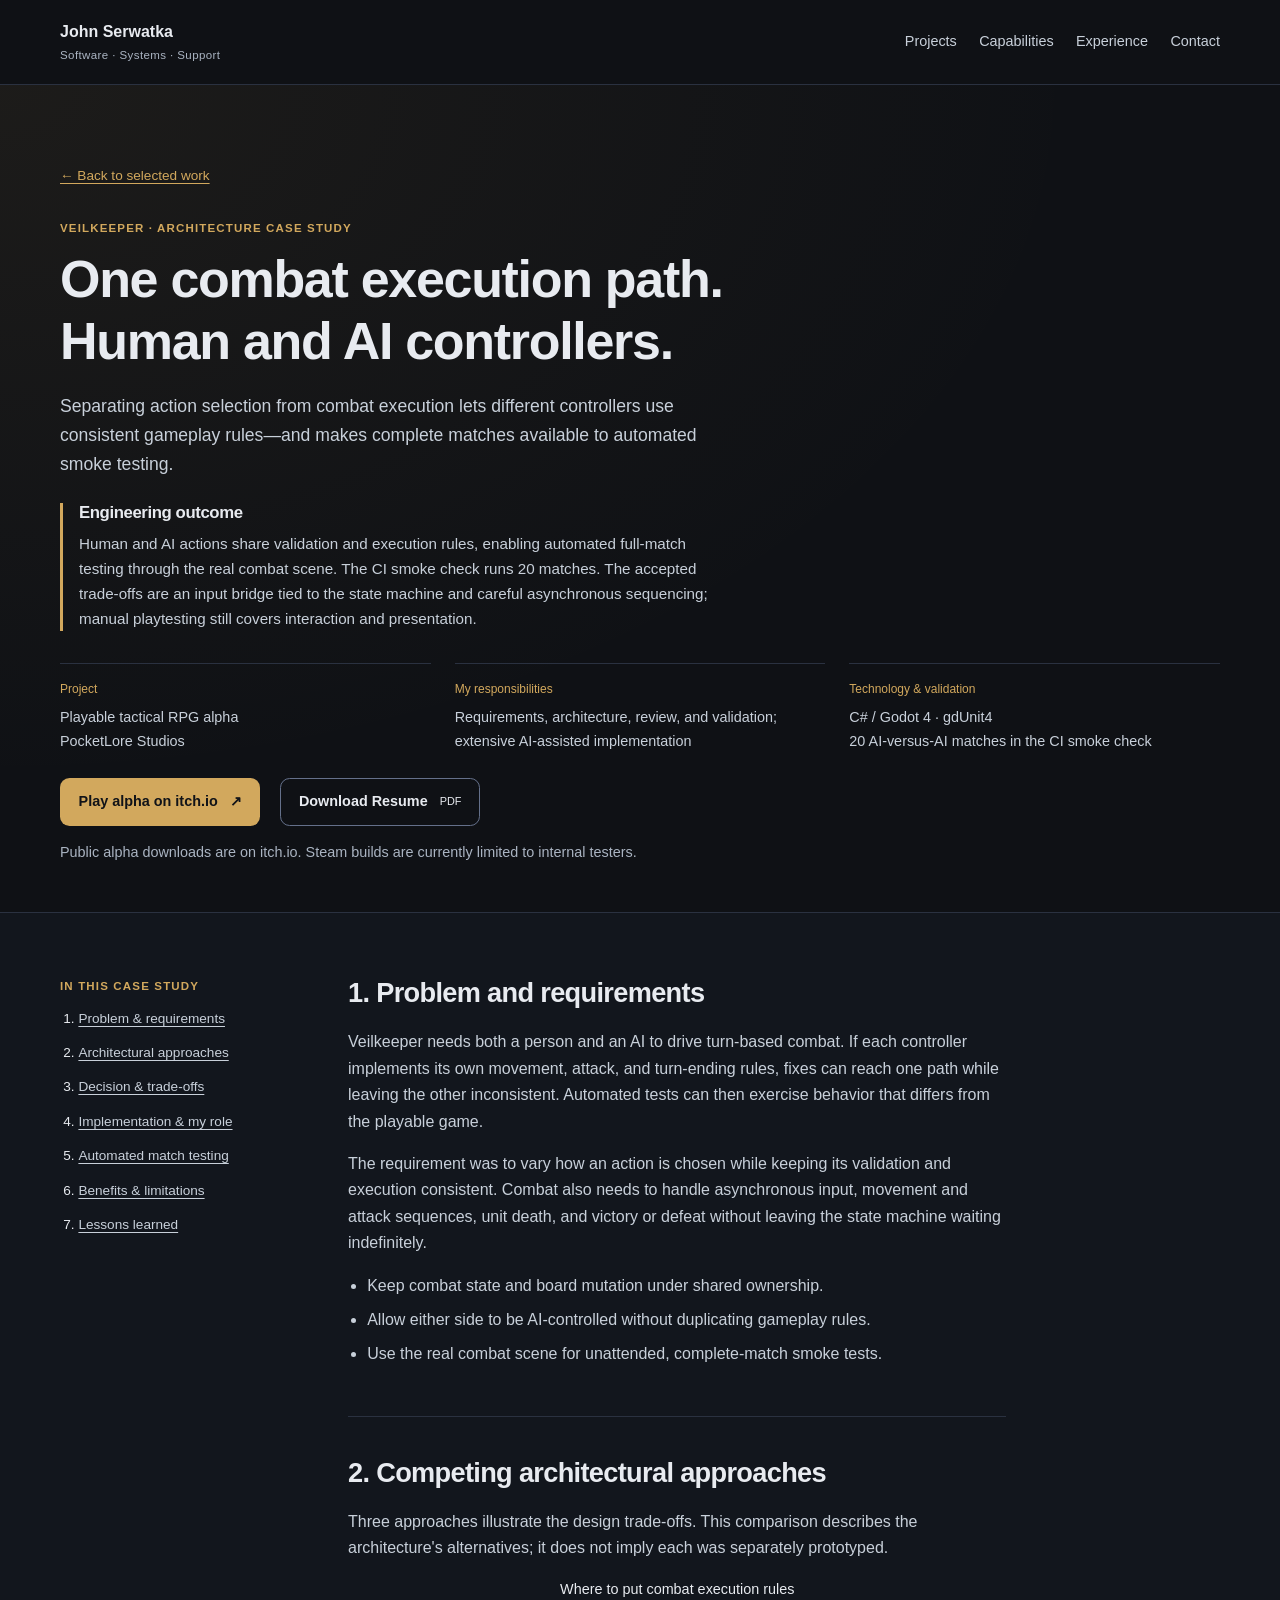
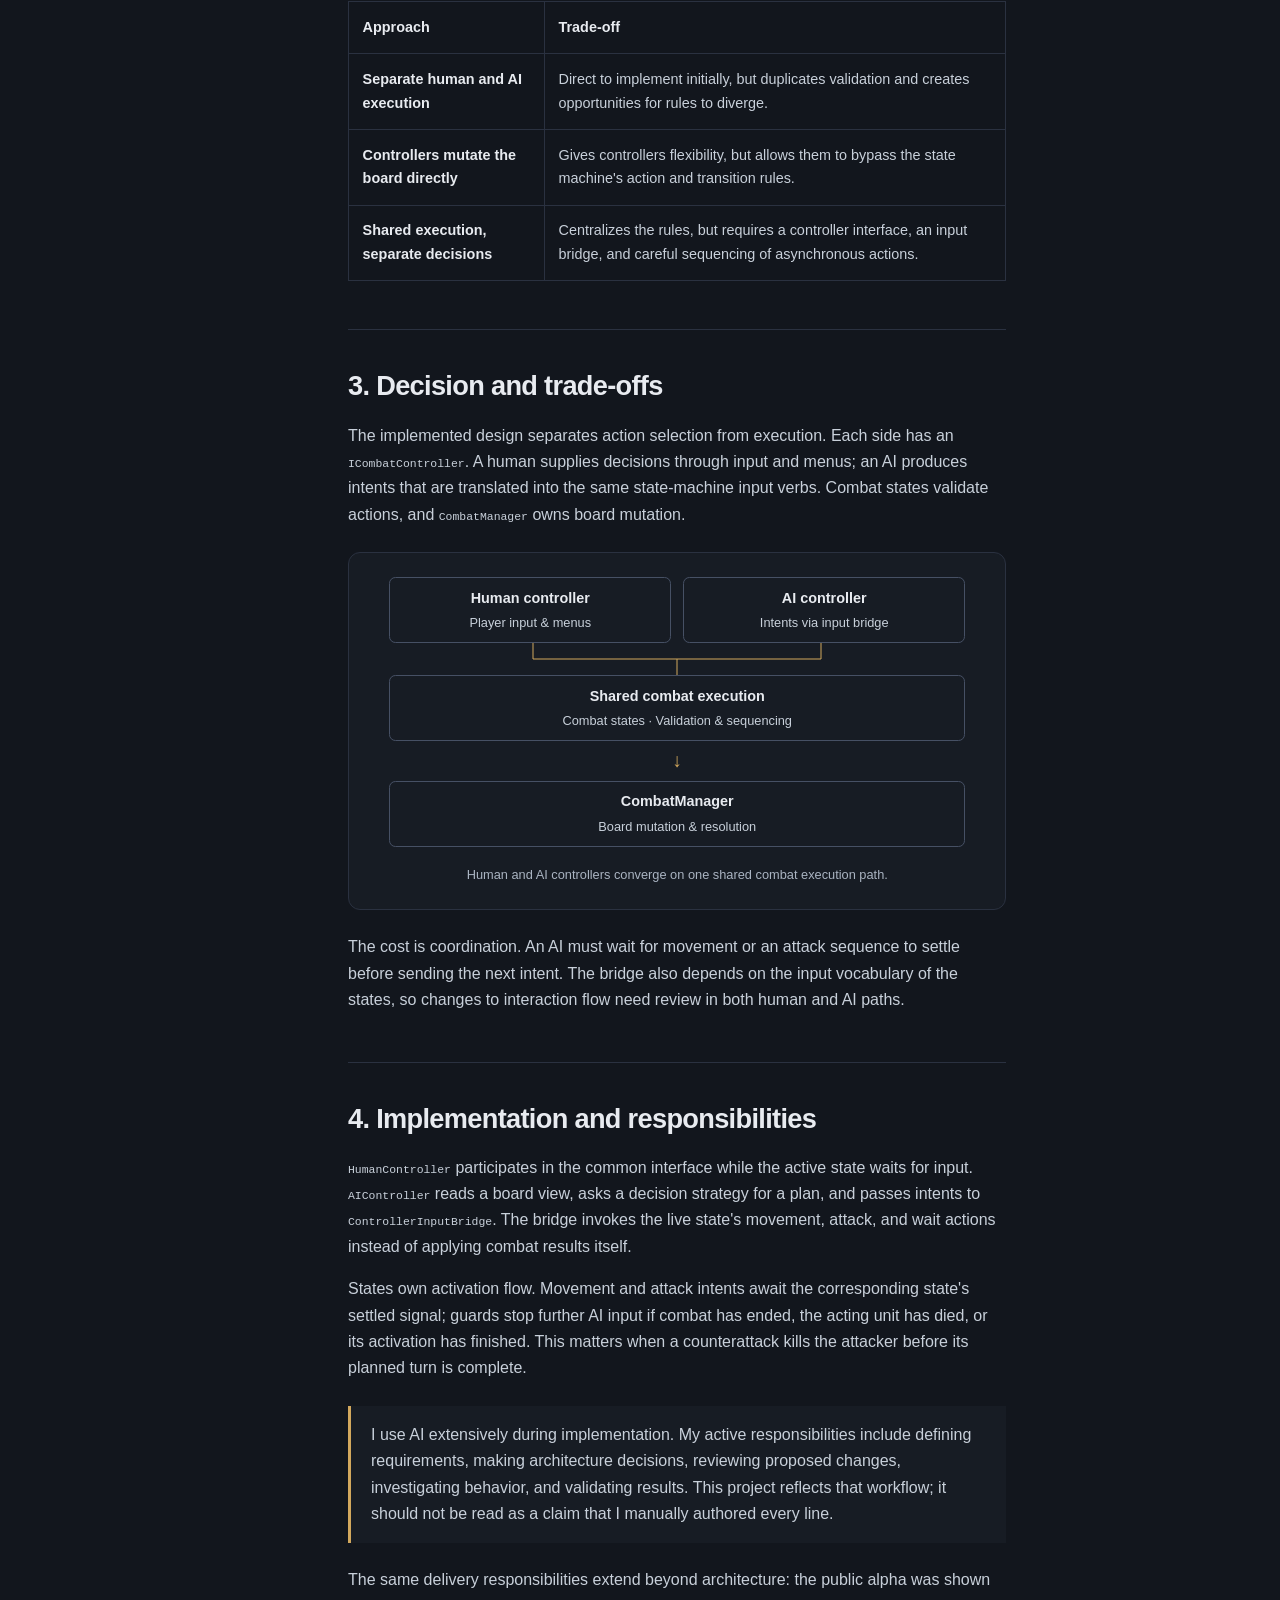
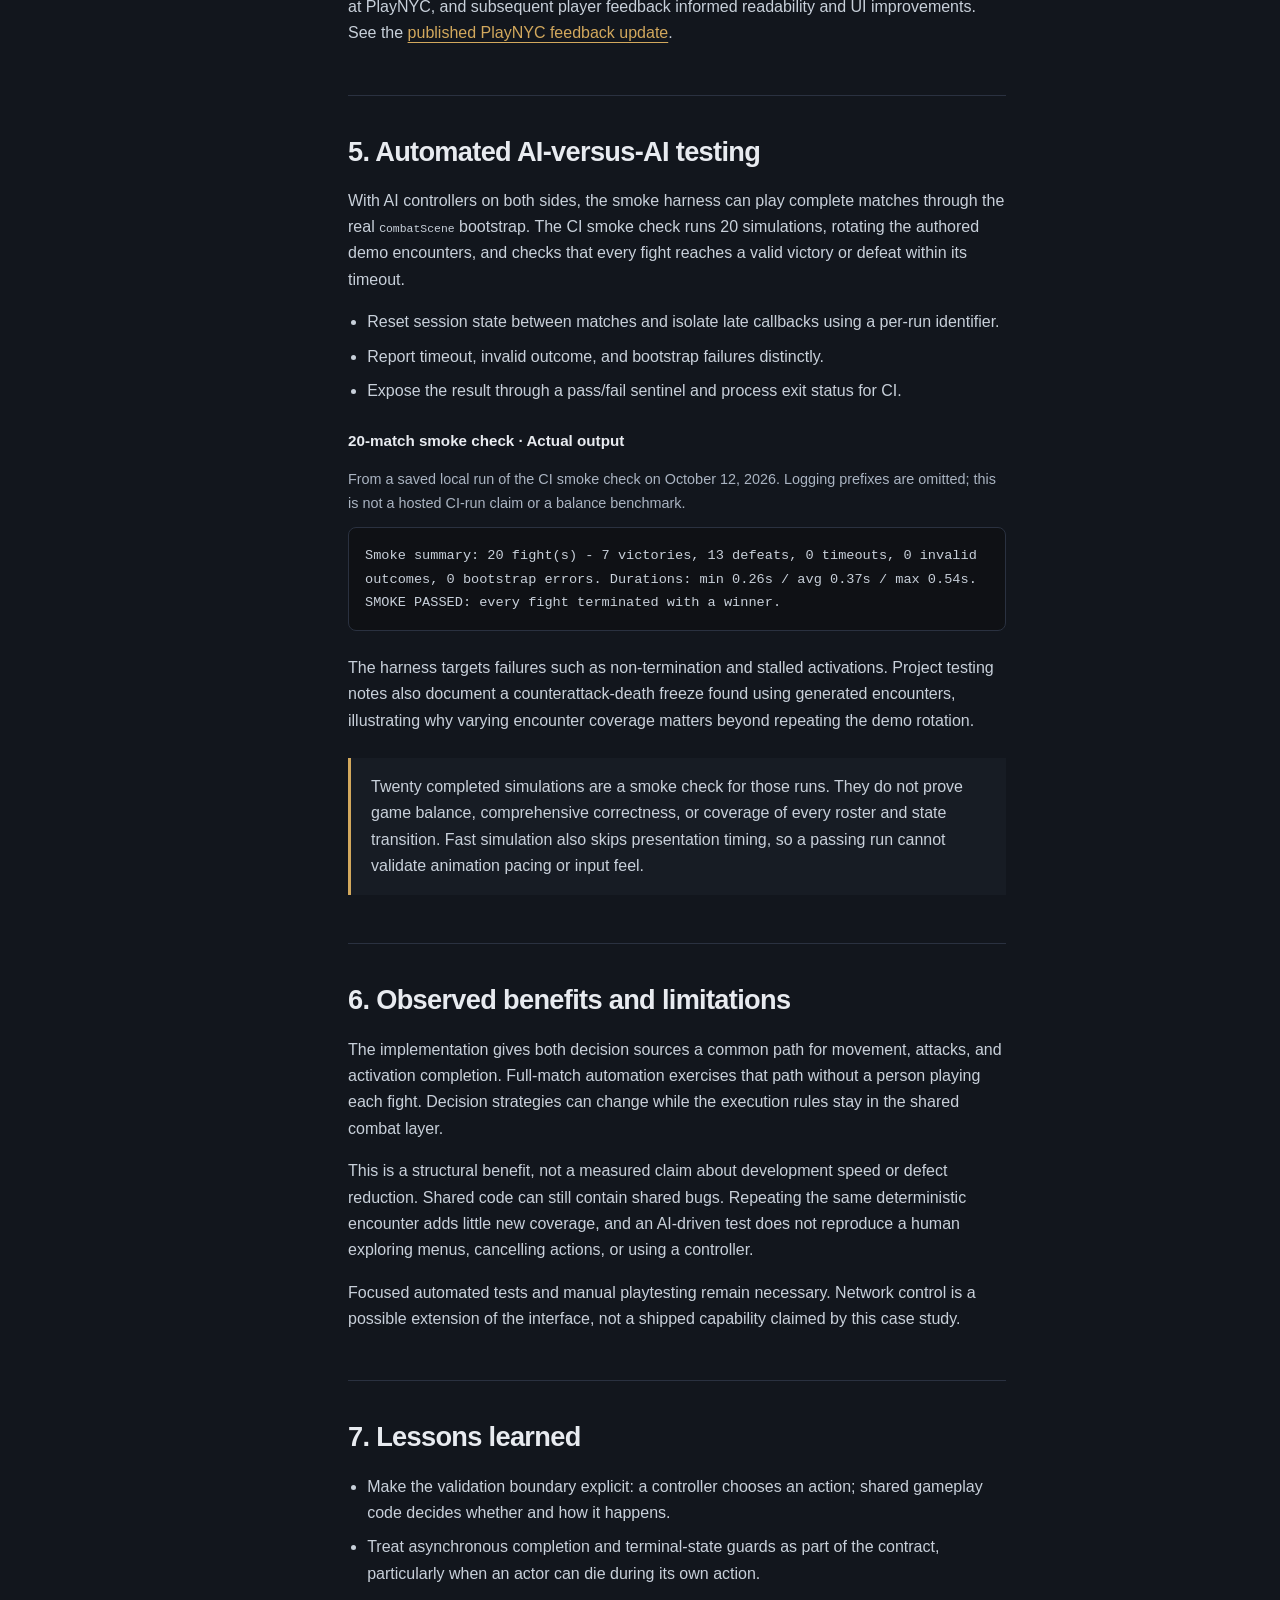
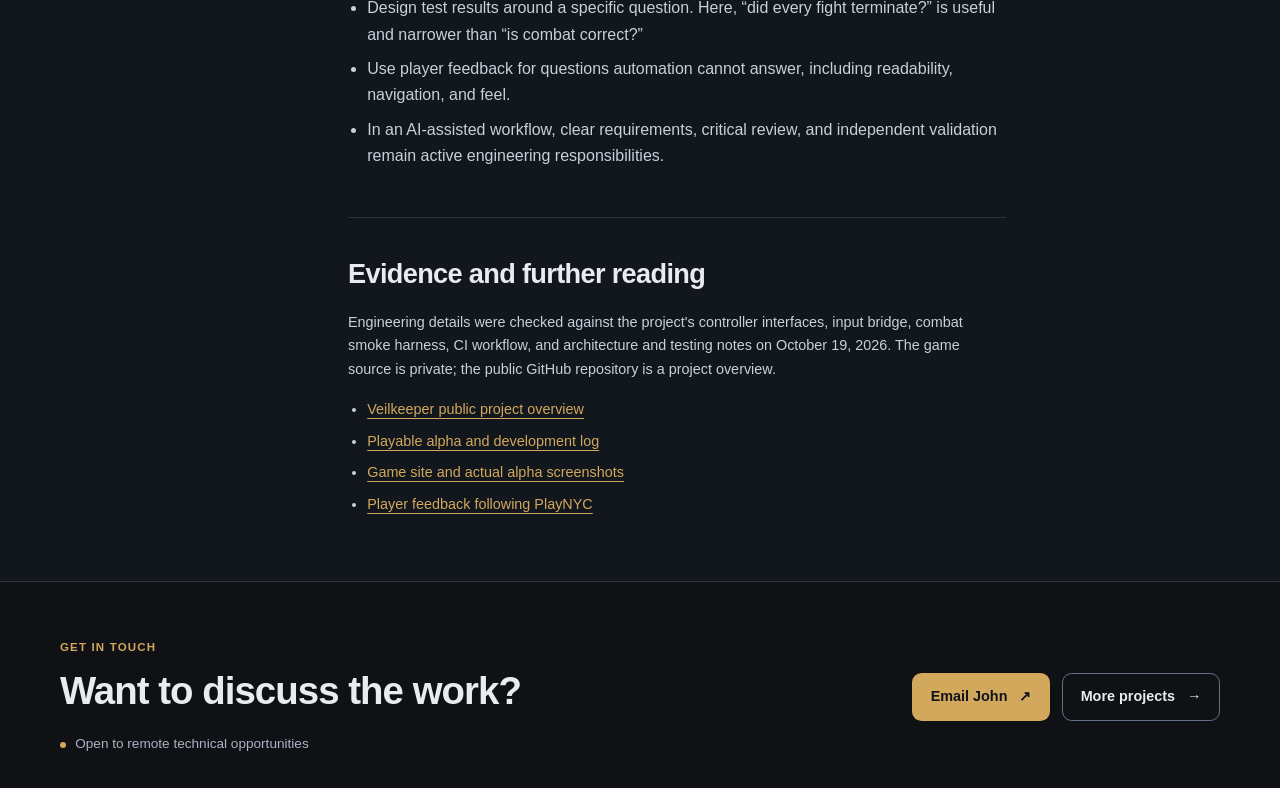
==== projects/veilkeeper/index.html @ cc4900a4 "feat(update): updated information and layout" ====
<!doctype html>
<html lang="en">
  <head>
    <meta charset="UTF-8" />
    <meta name="viewport" content="width=device-width, initial-scale=1.0" />
    <meta
      name="description"
      content="A Veilkeeper engineering case study: shared human and AI combat execution, state management, and 20-match automated smoke testing. By John Serwatka."
    />
    <meta name="theme-color" content="#0f1115" />
    <meta name="author" content="John Serwatka" />
    <link
      rel="canonical"
      href="https://johnserwatka.com/projects/veilkeeper/"
    />
    <meta property="og:type" content="article" />
    <meta property="og:site_name" content="John Serwatka" />
    <meta
      property="og:title"
      content="Veilkeeper: Shared Combat Architecture | John Serwatka"
    />
    <meta
      property="og:description"
      content="How human and AI controllers share combat rules in a C#/Godot tactical RPG, with complete-match smoke testing and an AI-assisted development workflow."
    />
    <meta
      property="og:url"
      content="https://johnserwatka.com/projects/veilkeeper/"
    />
    <meta
      property="og:image"
      content="https://johnserwatka.com/img/veilkeeper-isometric.jpg"
    />
    <meta property="og:image:type" content="image/jpeg" />
    <meta property="og:image:width" content="1920" />
    <meta property="og:image:height" content="1080" />
    <meta
      property="og:image:alt"
      content="Veilkeeper development-build gameplay showing an attack preview with damage and counter information."
    />
    <meta name="twitter:card" content="summary_large_image" />
    <meta
      name="twitter:title"
      content="Veilkeeper: Shared Combat Architecture | John Serwatka"
    />
    <meta
      name="twitter:description"
      content="Shared human and AI combat execution, complete-match smoke tests, and an AI-assisted development workflow."
    />
    <meta
      name="twitter:image"
      content="https://johnserwatka.com/img/veilkeeper-isometric.jpg"
    />
    <meta
      name="twitter:image:alt"
      content="Veilkeeper development-build gameplay showing an attack preview with damage and counter information."
    />
    <title>Veilkeeper: Shared Combat Architecture | John Serwatka</title>
    <link rel="icon" href="/icon.svg" type="image/svg+xml" />
    <link rel="stylesheet" href="/css/style.css" />
  </head>
  <body>
    <a class="skip-link" href="#main">Skip to content</a>
    <header class="site-header" id="top">
      <div class="container header-inner">
        <a href="/" class="site-title"
          >John Serwatka<span>Software · Systems · Support</span></a
        >
        <nav class="site-nav" aria-label="Primary navigation">
          <a href="/#projects">Projects</a>
          <a href="/#focus">Capabilities</a>
          <a href="/#about">Experience</a>
          <a href="/#contact">Contact</a>
        </nav>
      </div>
    </header>

    <main id="main" tabindex="-1">
      <section class="hero case-hero" aria-labelledby="case-heading">
        <div class="container">
          <a class="back-link" href="/#projects">← Back to selected work</a>
          <p class="section-label">Veilkeeper · Architecture case study</p>
          <h1 id="case-heading">
            One combat execution path. Human and AI controllers.
          </h1>
          <p class="case-intro">
            Separating action selection from combat execution lets different
            controllers use consistent gameplay rules—and makes complete matches
            available to automated smoke testing.
          </p>
          <section
            class="engineering-outcome"
            aria-labelledby="engineering-outcome-heading"
          >
            <h2 id="engineering-outcome-heading">Engineering outcome</h2>
            <p>
              Human and AI actions share validation and execution rules,
              enabling automated full-match testing through the real combat
              scene. The CI smoke check runs 20 matches. The accepted trade-offs
              are an input bridge tied to the state machine and careful
              asynchronous sequencing; manual playtesting still covers
              interaction and presentation.
            </p>
          </section>
          <dl class="case-facts">
            <div>
              <dt>Project</dt>
              <dd>Playable tactical RPG alpha<br />PocketLore Studios</dd>
            </div>
            <div>
              <dt>My responsibilities</dt>
              <dd>
                Requirements, architecture, review, and validation; extensive
                AI-assisted implementation
              </dd>
            </div>
            <div>
              <dt>Technology &amp; validation</dt>
              <dd>
                C# / Godot 4 · gdUnit4<br />20 AI-versus-AI matches in the CI
                smoke check
              </dd>
            </div>
          </dl>
          <div class="hero-actions">
            <a
              class="button button-primary"
              href="https://pocketlore-studios.itch.io/veilkeeper"
              >Play alpha on itch.io <span aria-hidden="true">↗</span></a
            ><a
              class="button button-secondary"
              href="/files/John_Serwatka_Resume.pdf"
              download
              >Download Resume <span class="button-meta">PDF</span></a
            >
          </div>
          <p class="card-note">
            Public alpha downloads are on itch.io. Steam builds are currently
            limited to internal testers.
          </p>
        </div>
      </section>

      <div class="section section-alt">
        <div class="container case-layout">
          <nav class="case-toc" aria-label="Case study contents">
            <p class="section-label">In this case study</p>
            <ol>
              <li><a href="#problem">Problem &amp; requirements</a></li>
              <li><a href="#approaches">Architectural approaches</a></li>
              <li><a href="#decision">Decision &amp; trade-offs</a></li>
              <li>
                <a href="#implementation">Implementation &amp; my role</a>
              </li>
              <li><a href="#testing">Automated match testing</a></li>
              <li><a href="#outcomes">Benefits &amp; limitations</a></li>
              <li><a href="#lessons">Lessons learned</a></li>
            </ol>
          </nav>

          <article
            class="case-body"
            aria-label="Shared combat architecture case study"
          >
            <section id="problem" class="case-section">
              <h2>1. Problem and requirements</h2>
              <p>
                Veilkeeper needs both a person and an AI to drive turn-based
                combat. If each controller implements its own movement, attack,
                and turn-ending rules, fixes can reach one path while leaving
                the other inconsistent. Automated tests can then exercise
                behavior that differs from the playable game.
              </p>
              <p>
                The requirement was to vary how an action is chosen while
                keeping its validation and execution consistent. Combat also
                needs to handle asynchronous input, movement and attack
                sequences, unit death, and victory or defeat without leaving the
                state machine waiting indefinitely.
              </p>
              <ul>
                <li>
                  Keep combat state and board mutation under shared ownership.
                </li>
                <li>
                  Allow either side to be AI-controlled without duplicating
                  gameplay rules.
                </li>
                <li>
                  Use the real combat scene for unattended, complete-match smoke
                  tests.
                </li>
              </ul>
            </section>

            <section id="approaches" class="case-section">
              <h2>2. Competing architectural approaches</h2>
              <p>
                Three approaches illustrate the design trade-offs. This
                comparison describes the architecture's alternatives; it does
                not imply each was separately prototyped.
              </p>
              <table class="comparison">
                <caption>
                  Where to put combat execution rules
                </caption>
                <thead>
                  <tr>
                    <th scope="col">Approach</th>
                    <th scope="col">Trade-off</th>
                  </tr>
                </thead>
                <tbody>
                  <tr>
                    <th scope="row">Separate human and AI execution</th>
                    <td>
                      Direct to implement initially, but duplicates validation
                      and creates opportunities for rules to diverge.
                    </td>
                  </tr>
                  <tr>
                    <th scope="row">Controllers mutate the board directly</th>
                    <td>
                      Gives controllers flexibility, but allows them to bypass
                      the state machine's action and transition rules.
                    </td>
                  </tr>
                  <tr>
                    <th scope="row">Shared execution, separate decisions</th>
                    <td>
                      Centralizes the rules, but requires a controller
                      interface, an input bridge, and careful sequencing of
                      asynchronous actions.
                    </td>
                  </tr>
                </tbody>
              </table>
            </section>

            <section id="decision" class="case-section">
              <h2>3. Decision and trade-offs</h2>
              <p>
                The implemented design separates action selection from
                execution. Each side has an <code>ICombatController</code>. A
                human supplies decisions through input and menus; an AI produces
                intents that are translated into the same state-machine input
                verbs. Combat states validate actions, and
                <code>CombatManager</code> owns board mutation.
              </p>
              <figure
                class="architecture-flow"
                role="img"
                aria-labelledby="architecture-caption"
                aria-describedby="architecture-description"
              >
                <div class="architecture-visual" aria-hidden="true">
                  <div class="controller-options">
                    <span class="flow-box"
                      ><strong>Human controller</strong
                      ><span>Player input &amp; menus</span></span
                    >
                    <span class="flow-box"
                      ><strong>AI controller</strong
                      ><span>Intents via input bridge</span></span
                    >
                  </div>
                  <svg
                    class="convergence-lines"
                    viewBox="0 0 100 24"
                    preserveAspectRatio="none"
                    focusable="false"
                  >
                    <path
                      d="M25 0V12H75V0 M50 12V24"
                      vector-effect="non-scaling-stroke"
                    />
                  </svg>
                  <span class="flow-box"
                    ><strong>Shared combat execution</strong
                    ><span
                      >Combat states · Validation &amp; sequencing</span
                    ></span
                  >
                  <span class="flow-arrow">↓</span>
                  <span class="flow-box"
                    ><strong>CombatManager</strong
                    ><span>Board mutation &amp; resolution</span></span
                  >
                </div>
                <p id="architecture-description" class="visually-hidden">
                  The human controller receives player input and menu choices.
                  The AI controller sends intents through an input bridge. Both
                  converge on the same combat states for validation and
                  sequencing, then CombatManager applies board changes and
                  resolves combat.
                </p>
                <figcaption id="architecture-caption">
                  Human and AI controllers converge on one shared combat
                  execution path.
                </figcaption>
              </figure>
              <p>
                The cost is coordination. An AI must wait for movement or an
                attack sequence to settle before sending the next intent. The
                bridge also depends on the input vocabulary of the states, so
                changes to interaction flow need review in both human and AI
                paths.
              </p>
            </section>

            <section id="implementation" class="case-section">
              <h2>4. Implementation and responsibilities</h2>
              <p>
                <code>HumanController</code> participates in the common
                interface while the active state waits for input.
                <code>AIController</code> reads a board view, asks a decision
                strategy for a plan, and passes intents to
                <code>ControllerInputBridge</code>. The bridge invokes the live
                state's movement, attack, and wait actions instead of applying
                combat results itself.
              </p>
              <p>
                States own activation flow. Movement and attack intents await
                the corresponding state's settled signal; guards stop further AI
                input if combat has ended, the acting unit has died, or its
                activation has finished. This matters when a counterattack kills
                the attacker before its planned turn is complete.
              </p>
              <div class="case-callout">
                <p>
                  I use AI extensively during implementation. My active
                  responsibilities include defining requirements, making
                  architecture decisions, reviewing proposed changes,
                  investigating behavior, and validating results. This project
                  reflects that workflow; it should not be read as a claim that
                  I manually authored every line.
                </p>
              </div>
              <p>
                The same delivery responsibilities extend beyond architecture:
                the public alpha was shown at PlayNYC, and subsequent player
                feedback informed readability and UI improvements. See the
                <a
                  href="https://pocketlore-studios.itch.io/veilkeeper/devlog/1642081/playnyc-feedback-update"
                  >published PlayNYC feedback update</a
                >.
              </p>
            </section>

            <section id="testing" class="case-section">
              <h2>5. Automated AI-versus-AI testing</h2>
              <p>
                With AI controllers on both sides, the smoke harness can play
                complete matches through the real
                <code>CombatScene</code> bootstrap. The CI smoke check runs 20
                simulations, rotating the authored demo encounters, and checks
                that every fight reaches a valid victory or defeat within its
                timeout.
              </p>
              <ul>
                <li>
                  Reset session state between matches and isolate late callbacks
                  using a per-run identifier.
                </li>
                <li>
                  Report timeout, invalid outcome, and bootstrap failures
                  distinctly.
                </li>
                <li>
                  Expose the result through a pass/fail sentinel and process
                  exit status for CI.
                </li>
              </ul>
              <figure
                class="smoke-example"
                aria-labelledby="smoke-example-caption"
              >
                <figcaption id="smoke-example-caption">
                  20-match smoke check · Actual output
                </figcaption>
                <p class="card-note">
                  From a saved local run of the CI smoke check on October 12,
                  2026. Logging prefixes are omitted; this is not a hosted
                  CI-run claim or a balance benchmark.
                </p>
                <pre
                  class="smoke-output"
                ><code>Smoke summary: 20 fight(s) - 7 victories, 13 defeats, 0 timeouts, 0 invalid outcomes, 0 bootstrap errors. Durations: min 0.26s / avg 0.37s / max 0.54s.
SMOKE PASSED: every fight terminated with a winner.</code></pre>
              </figure>
              <p>
                The harness targets failures such as non-termination and stalled
                activations. Project testing notes also document a
                counterattack-death freeze found using generated encounters,
                illustrating why varying encounter coverage matters beyond
                repeating the demo rotation.
              </p>
              <div class="case-callout">
                <p>
                  Twenty completed simulations are a smoke check for those runs.
                  They do not prove game balance, comprehensive correctness, or
                  coverage of every roster and state transition. Fast simulation
                  also skips presentation timing, so a passing run cannot
                  validate animation pacing or input feel.
                </p>
              </div>
            </section>

            <section id="outcomes" class="case-section">
              <h2>6. Observed benefits and limitations</h2>
              <p>
                The implementation gives both decision sources a common path for
                movement, attacks, and activation completion. Full-match
                automation exercises that path without a person playing each
                fight. Decision strategies can change while the execution rules
                stay in the shared combat layer.
              </p>
              <p>
                This is a structural benefit, not a measured claim about
                development speed or defect reduction. Shared code can still
                contain shared bugs. Repeating the same deterministic encounter
                adds little new coverage, and an AI-driven test does not
                reproduce a human exploring menus, cancelling actions, or using
                a controller.
              </p>
              <p>
                Focused automated tests and manual playtesting remain necessary.
                Network control is a possible extension of the interface, not a
                shipped capability claimed by this case study.
              </p>
            </section>

            <section id="lessons" class="case-section">
              <h2>7. Lessons learned</h2>
              <ul>
                <li>
                  Make the validation boundary explicit: a controller chooses an
                  action; shared gameplay code decides whether and how it
                  happens.
                </li>
                <li>
                  Treat asynchronous completion and terminal-state guards as
                  part of the contract, particularly when an actor can die
                  during its own action.
                </li>
                <li>
                  Design test results around a specific question. Here, “did
                  every fight terminate?” is useful and narrower than “is combat
                  correct?”
                </li>
                <li>
                  Use player feedback for questions automation cannot answer,
                  including readability, navigation, and feel.
                </li>
                <li>
                  In an AI-assisted workflow, clear requirements, critical
                  review, and independent validation remain active engineering
                  responsibilities.
                </li>
              </ul>
            </section>

            <section
              class="case-section source-list"
              aria-labelledby="sources-heading"
            >
              <h2 id="sources-heading">Evidence and further reading</h2>
              <p>
                Engineering details were checked against the project's
                controller interfaces, input bridge, combat smoke harness, CI
                workflow, and architecture and testing notes on October 19,
                2026. The game source is private; the public GitHub repository
                is a project overview.
              </p>
              <ul>
                <li>
                  <a href="https://github.com/PocketLore-Studios/Veilkeeper"
                    >Veilkeeper public project overview</a
                  >
                </li>
                <li>
                  <a href="https://pocketlore-studios.itch.io/veilkeeper"
                    >Playable alpha and development log</a
                  >
                </li>
                <li>
                  <a href="https://veilkeepergame.com/"
                    >Game site and actual alpha screenshots</a
                  >
                </li>
                <li>
                  <a
                    href="https://pocketlore-studios.itch.io/veilkeeper/devlog/1642081/playnyc-feedback-update"
                    >Player feedback following PlayNYC</a
                  >
                </li>
              </ul>
            </section>
          </article>
        </div>
      </div>
    </main>

    <footer class="site-footer">
      <div class="container contact-grid">
        <div>
          <p class="section-label">Get in touch</p>
          <h2>Want to discuss the work?</h2>
          <p class="availability">Open to remote technical opportunities</p>
        </div>
        <div class="contact-actions">
          <a class="button button-primary" href="mailto:john@johnserwatka.com"
            >Email John <span aria-hidden="true">↗</span></a
          ><a class="button button-secondary" href="/#projects"
            >More projects <span aria-hidden="true">→</span></a
          >
        </div>
      </div>
    </footer>
  </body>
</html>
---- css/style.css ----
/* Original charcoal / warm-gold identity, shared by the portfolio and case study. */
:root {
  color-scheme: dark;
  --background: #0f1115;
  --surface: #12161d;
  --card: #171c24;
  --text: #e8ebf0;
  --muted: #c8d0da;
  --subtle: #aab4c2;
  --gold: #d2a85d;
  --border: #2a3140;
}

*,
*::before,
*::after {
  box-sizing: border-box;
}
html {
  scroll-behavior: smooth;
  scroll-padding-top: 7rem;
}
body,
h1,
h2,
h3,
p,
ul,
ol,
figure {
  margin: 0;
}
body {
  background: var(--background);
  color: var(--text);
  font-family: Arial, Helvetica, sans-serif;
  line-height: 1.65;
}
img {
  display: block;
  max-width: 100%;
  height: auto;
}
a {
  color: var(--gold);
  text-underline-offset: 0.25em;
  text-decoration-thickness: 1px;
}
a:hover {
  color: #f0cf98;
}
:focus-visible {
  outline: 2px solid var(--gold);
  outline-offset: 5px;
}
::selection {
  background: var(--gold);
  color: var(--background);
}
.container {
  width: min(1160px, calc(100% - 3rem));
  margin-inline: auto;
}
h1,
h2,
h3 {
  line-height: 1.18;
  letter-spacing: -0.025em;
  text-wrap: balance;
}
h1 {
  max-width: 20ch;
  font-size: clamp(2.5rem, 4.1vw, 3.25rem);
}
h1 span {
  color: var(--gold);
}
h2 {
  font-size: clamp(1.8rem, 3vw, 2.4rem);
}
h3 {
  font-size: 1.3rem;
}
p {
  color: var(--muted);
}
.eyebrow,
.section-label,
.card-label,
.visual-kicker {
  color: var(--gold);
  font-size: 0.72rem;
  font-weight: 700;
  letter-spacing: 0.1em;
  text-transform: uppercase;
}
.section-label {
  margin-bottom: 0.7rem;
}
.card-note,
.image-note {
  color: var(--subtle);
  font-size: 0.9rem;
}
.card-note {
  margin-top: 0.9rem;
}
.skip-link {
  position: fixed;
  top: 0.75rem;
  left: 1rem;
  z-index: 20;
  padding: 0.75rem 1rem;
  background: var(--gold);
  color: var(--background);
  transform: translateY(-200%);
}
.skip-link:focus {
  transform: translateY(0);
}

/* Header and compact, two-column introduction. */
.site-header {
  position: sticky;
  top: 0;
  z-index: 10;
  isolation: isolate;
  border-bottom: 1px solid var(--border);
  background: var(--background);
}
.header-inner {
  display: flex;
  align-items: center;
  justify-content: space-between;
  min-height: 5.25rem;
  gap: 1.5rem;
}
.site-title {
  color: var(--text);
  font-size: 1rem;
  font-weight: 700;
  text-decoration: none;
}
.site-title span {
  display: block;
  color: var(--subtle);
  font-size: 0.72rem;
  font-weight: 400;
  letter-spacing: 0.035em;
}
.site-nav {
  display: flex;
  flex-wrap: wrap;
  gap: 0.25rem 1.4rem;
}
.site-nav a {
  padding-block: 0.5rem;
  color: var(--muted);
  font-size: 0.9rem;
  text-decoration: none;
}
.site-nav a:hover {
  color: var(--gold);
}
.hero {
  padding: clamp(3rem, 6vw, 5rem) 0;
  background: radial-gradient(
    ellipse at top left,
    rgba(210, 168, 93, 0.07),
    transparent 60%
  );
}
.hero-grid {
  display: grid;
  grid-template-columns: 1.05fr 1fr;
  align-items: center;
  gap: clamp(2rem, 4vw, 3.5rem);
}
.hero-copy .eyebrow {
  margin-bottom: 1rem;
}
.hero-text {
  max-width: 55ch;
  margin-top: 1.25rem;
  font-size: 1.02rem;
}
.hero-actions,
.card-actions {
  display: flex;
  flex-wrap: wrap;
  align-items: center;
  gap: 0.8rem 1.25rem;
}
.hero-actions {
  margin-top: 1.5rem;
}
.button {
  display: inline-flex;
  align-items: center;
  justify-content: center;
  gap: 0.75rem;
  min-height: 3rem;
  padding: 0.7rem 1.1rem;
  border: 1px solid transparent;
  border-radius: 0.6rem;
  font-size: 0.9rem;
  font-weight: 700;
  text-decoration: none;
  transition:
    background-color 150ms ease,
    border-color 150ms ease;
}
.button-primary {
  background: var(--gold);
  color: #111318;
}
.button-primary:hover {
  background: #e6be7c;
  color: #111318;
}
.button-secondary {
  border-color: #64708a;
  color: var(--text);
}
.button-secondary:hover {
  border-color: var(--gold);
  background: #20232a;
  color: var(--text);
}
.button-meta {
  font-size: 0.68rem;
  font-weight: 400;
}
.availability {
  display: flex;
  align-items: baseline;
  gap: 0.55rem;
  margin-top: 1.25rem;
  color: var(--subtle);
  font-size: 0.85rem;
}
.availability::before {
  flex-shrink: 0;
  width: 0.4rem;
  height: 0.4rem;
  border-radius: 50%;
  background: var(--gold);
  content: "";
}
.hero-project {
  min-width: 0;
  overflow: hidden;
  border: 1px solid #3b3a35;
  border-radius: 0.85rem;
  background: var(--card);
}
.visual-heading {
  display: flex;
  flex-wrap: wrap;
  align-items: center;
  justify-content: space-between;
  gap: 0.5rem;
  padding: 0.8rem 1rem;
  font-size: 0.85rem;
  font-weight: 700;
}
.status {
  color: var(--gold);
  font-size: 0.72rem;
  font-weight: 400;
}
.screenshot-link {
  display: block;
}
.screenshot-link:focus-visible {
  position: relative;
  outline-offset: -4px;
}
.hero-project img {
  width: 100%;
}
.hero-project figcaption {
  display: flex;
  flex-wrap: wrap;
  align-items: center;
  justify-content: space-between;
  gap: 0.75rem;
  padding: 1rem 1.1rem;
}
.hero-project figcaption p {
  margin-top: 0.25rem;
  font-size: 0.9rem;
}
.text-link {
  font-weight: 700;
}
.hero-project .text-link {
  font-size: 0.82rem;
}
.image-note {
  flex-basis: 100%;
  font-size: 0.78rem;
}

/* Reusable project-card structure; all content remains available without JavaScript. */
.section {
  padding: clamp(3rem, 5vw, 4.5rem) 0;
}
.section-alt {
  border-block: 1px solid var(--border);
  background: var(--surface);
}
.section-grid {
  display: grid;
  grid-template-columns: 1fr 1.4fr;
  align-items: start;
  gap: 3.5rem;
}
.section-heading {
  max-width: 29rem;
}
.section-heading-full {
  max-width: 44rem;
  margin-bottom: 2rem;
}
.section-heading h2 + p {
  margin-top: 1rem;
}
.section-link {
  display: inline-block;
  margin-top: 1.25rem;
}
.card-grid,
.capability-grid {
  display: grid;
  grid-template-columns: repeat(2, minmax(0, 1fr));
  gap: 1.5rem;
}
.project-card {
  display: flex;
  align-self: start;
  flex-direction: column;
  min-width: 0;
  border: 1px solid var(--border);
  border-radius: 0.85rem;
  background: var(--card);
}
.project-card:hover,
.project-card:focus-within {
  border-color: #6b5a3e;
}
.project-visual {
  display: flex;
  flex-direction: column;
  justify-content: center;
  aspect-ratio: 16 / 8;
  min-height: 15rem;
  overflow: hidden;
  border-bottom: 1px solid var(--border);
  border-radius: 0.8rem 0.8rem 0 0;
}
.project-visual img {
  width: 100%;
  height: 100%;
  object-fit: contain;
  background: #0e0a1c;
}
.system-visual {
  gap: 0.75rem;
  padding: 1.5rem;
  background: #14191f;
  text-align: center;
}
.visual-kicker,
.visual-footnote {
  font-size: 0.68rem;
}
.visual-footnote {
  color: var(--subtle);
}
.system-flow {
  display: grid;
  justify-items: center;
  color: var(--text);
  font-size: 0.85rem;
  line-height: 1.35;
}
.system-flow span:nth-child(even) {
  color: var(--gold);
}
.system-flow span:nth-child(odd) {
  padding: 0.3rem 0.75rem;
  border: 1px solid #3b414b;
  border-radius: 0.3rem;
}
.release-flow {
  display: grid;
  grid-template-columns: repeat(2, minmax(0, 1fr));
  gap: 0.65rem 1.5rem;
  width: fit-content;
  margin-inline: auto;
  padding-left: 1.5rem;
  font-size: 0.85rem;
  text-align: left;
}
.release-flow li {
  padding: 0.4rem 0.2rem;
}
.release-flow li::marker {
  color: var(--gold);
}
.card-body {
  display: flex;
  flex: 1;
  flex-direction: column;
  align-items: start;
  padding: 1.5rem;
}
.card-body h3 {
  margin-block: 0.55rem 0.75rem;
}
.tags {
  display: flex;
  flex-wrap: wrap;
  gap: 0.4rem;
  margin-block: 1rem;
  padding: 0;
  list-style: none;
}
.tags li {
  padding: 0.15rem 0.6rem;
  border: 1px solid #3b414b;
  border-radius: 0.3rem;
  color: #d3dae4;
  font-size: 0.73rem;
}
.accomplishments {
  margin-bottom: 1.4rem;
  padding-left: 1.1rem;
  color: var(--muted);
  font-size: 0.93rem;
}
.accomplishments li + li {
  margin-top: 0.6rem;
}
.accomplishments li::marker {
  color: var(--gold);
}
.card-actions,
.project-details {
  width: 100%;
  margin-top: auto;
  padding-top: 1rem;
  border-top: 1px solid var(--border);
  font-size: 0.88rem;
}
.project-details summary {
  min-height: 2.5rem;
  padding-block: 0.4rem;
  color: var(--gold);
  font-weight: 700;
  cursor: pointer;
}
.project-details summary:hover {
  color: #f0cf98;
}
.project-details[open] summary {
  margin-bottom: 0.5rem;
}
.project-details p + p {
  margin-top: 0.75rem;
}
.capability {
  padding: 1.5rem 0;
  border-top: 1px solid var(--border);
}
.capability-number {
  display: block;
  margin-bottom: 0.75rem;
  color: var(--gold);
  font-size: 0.75rem;
}
.capability h3 {
  margin-bottom: 0.75rem;
}
.experience {
  padding-block: 1.5rem;
  border-top: 1px solid var(--border);
}
.experience:first-child {
  padding-top: 0;
  border-top: 0;
}
.experience:last-child {
  padding-bottom: 0;
}
.experience h3 {
  margin-block: 0.6rem 0.75rem;
}

/* Hiring and contact destination. */
.site-footer {
  padding: 3.5rem 0 2rem;
}
.contact-grid {
  display: grid;
  grid-template-columns: 1.4fr 1fr;
  align-items: center;
  gap: 3rem;
}
.contact-intro {
  max-width: 52ch;
  margin-top: 1rem;
}
.contact-actions {
  display: flex;
  flex-wrap: wrap;
  justify-content: end;
  gap: 0.75rem;
}
.contact-address {
  width: 100%;
  color: var(--subtle);
  font-size: 0.82rem;
  overflow-wrap: anywhere;
  text-align: right;
}
.footer-bottom {
  display: flex;
  flex-wrap: wrap;
  justify-content: space-between;
  gap: 1rem;
  margin-top: 3rem;
  padding-top: 1.5rem;
  border-top: 1px solid var(--border);
  font-size: 0.85rem;
}
.footer-bottom p,
.secondary-links a {
  color: var(--subtle);
}
.footer-bottom p span {
  padding-inline: 0.4rem;
  color: var(--gold);
}
.footer-links,
.secondary-links {
  display: flex;
  flex-wrap: wrap;
  gap: 0.75rem 1.5rem;
}
.footer-links a {
  color: var(--text);
}
.secondary-links {
  margin-top: 1rem;
  font-size: 0.8rem;
}

/* Retain layouts used by the existing rclone information and privacy pages. */
.section-content p + p {
  margin-top: 1rem;
}
.focus-list {
  padding: 0;
  list-style: none;
}
.focus-list li {
  padding: 1rem 0;
  border-bottom: 1px solid var(--border);
  color: var(--muted);
}
.focus-list li:first-child {
  border-top: 1px solid var(--border);
}
.footer-inner {
  display: flex;
  justify-content: space-between;
  align-items: start;
  gap: 2rem;
}
.footer-title {
  margin-top: 0.35rem;
  font-size: 1.4rem;
}
ul.footer-links {
  display: block;
  padding: 0;
  list-style: none;
}
ul.footer-links li + li {
  margin-top: 0.75rem;
}

/* Recruiter-friendly case study, using the same typography and palette. */
.case-hero {
  padding-bottom: 3rem;
}
.back-link {
  display: inline-block;
  margin-bottom: 2rem;
  font-size: 0.85rem;
}
.case-hero h1 {
  max-width: 25ch;
}
.case-intro {
  max-width: 68ch;
  margin-top: 1.25rem;
  font-size: 1.1rem;
}
.engineering-outcome {
  max-width: 74ch;
  margin-top: 1.5rem;
  padding-left: 1rem;
  border-left: 3px solid var(--gold);
}
.engineering-outcome h2 {
  margin-bottom: 0.5rem;
  font-size: 1.05rem;
}
.engineering-outcome p {
  font-size: 0.95rem;
}
.case-facts {
  display: grid;
  grid-template-columns: repeat(3, minmax(0, 1fr));
  gap: 1.5rem;
  margin-top: 2rem;
}
.case-facts > div {
  padding-top: 1rem;
  border-top: 1px solid var(--border);
}
.case-facts dt {
  margin-bottom: 0.4rem;
  color: var(--gold);
  font-size: 0.75rem;
}
.case-facts dd {
  margin: 0;
  color: var(--muted);
  font-size: 0.9rem;
}
.case-layout {
  display: grid;
  grid-template-columns: 15rem minmax(0, 1fr);
  align-items: start;
  gap: 3rem;
}
.case-toc {
  position: sticky;
  top: 7rem;
  font-size: 0.85rem;
}
.case-toc ol {
  padding-left: 1.15rem;
}
.case-toc li + li {
  margin-top: 0.75rem;
}
.case-toc a {
  color: var(--muted);
}
.case-body {
  min-width: 0;
  max-width: 74ch;
}
.case-section + .case-section {
  margin-top: 3rem;
  padding-top: 2.5rem;
  border-top: 1px solid var(--border);
}
.case-section h2 {
  margin-bottom: 1.25rem;
  font-size: 1.7rem;
}
.case-section h3 {
  margin-block: 1.5rem 0.75rem;
  font-size: 1.1rem;
}
.case-section p + p,
.case-section p + ul,
.case-section ul + p {
  margin-top: 1rem;
}
.case-section ul {
  padding-left: 1.2rem;
  color: var(--muted);
}
.case-section li + li {
  margin-top: 0.5rem;
}
code {
  font-size: 0.88em;
  overflow-wrap: anywhere;
}
.architecture-flow {
  display: grid;
  justify-items: center;
  gap: 0.6rem;
  margin-block: 1.5rem;
  padding: 1.5rem;
  border: 1px solid var(--border);
  border-radius: 0.75rem;
  background: var(--card);
  text-align: center;
}
.controller-options {
  display: grid;
  grid-template-columns: repeat(2, minmax(0, 1fr));
  gap: 0.75rem;
}
.architecture-visual {
  display: grid;
  width: 100%;
  max-width: 36rem;
}
.convergence-lines {
  display: block;
  width: 100%;
  height: 2rem;
  fill: none;
  stroke: var(--gold);
}
.flow-box {
  display: flex;
  flex-direction: column;
  justify-content: center;
  gap: 0.25rem;
  padding: 0.6rem 1rem;
  border: 1px solid #465064;
  border-radius: 0.4rem;
  color: var(--text);
  font-size: 0.9rem;
  line-height: 1.5;
}
.flow-box span {
  color: var(--muted);
  font-size: 0.8rem;
}
.flow-arrow {
  padding-block: 0.25rem;
  color: var(--gold);
  font-size: 1.2rem;
}
.architecture-flow figcaption {
  margin-top: 0.5rem;
  color: var(--subtle);
  font-size: 0.8rem;
}
.visually-hidden {
  position: absolute;
  width: 1px;
  height: 1px;
  padding: 0;
  overflow: hidden;
  clip-path: inset(50%);
  white-space: nowrap;
}
.smoke-example {
  margin-block: 1.5rem;
}
.smoke-example figcaption {
  color: var(--text);
  font-size: 0.95rem;
  font-weight: 700;
}
.smoke-output {
  margin-block: 0.75rem;
  padding: 1rem;
  border: 1px solid var(--border);
  border-radius: 0.5rem;
  background: var(--background);
  color: var(--muted);
  font-size: 0.85rem;
  line-height: 1.7;
  white-space: pre-wrap;
  overflow-wrap: anywhere;
}
.smoke-output code {
  font-size: inherit;
}
.case-callout {
  margin-block: 1.5rem;
  padding: 1rem 1.25rem;
  border-left: 3px solid var(--gold);
  background: var(--card);
}
.comparison {
  width: 100%;
  margin-block: 1rem;
  border-collapse: collapse;
  font-size: 0.9rem;
  text-align: left;
}
.comparison th,
.comparison td {
  padding: 0.85rem;
  border: 1px solid var(--border);
  vertical-align: top;
}
.comparison th {
  color: var(--text);
  font-weight: 700;
}
.comparison td {
  color: var(--muted);
}
.source-list {
  font-size: 0.9rem;
}

@media (max-width: 900px) {
  .hero-grid,
  .section-grid,
  .contact-grid {
    gap: 2rem;
  }
  .hero-actions {
    gap: 0.75rem;
  }
  .case-layout {
    grid-template-columns: 12rem minmax(0, 1fr);
    gap: 2rem;
  }
}

@media (max-width: 760px) {
  html {
    scroll-padding-top: 9rem;
  }
  .header-inner {
    flex-direction: column;
    align-items: start;
    gap: 0.4rem;
    padding-block: 0.8rem;
  }
  .site-nav {
    gap: 0.25rem 1.2rem;
  }
  .hero-grid,
  .section-grid,
  .card-grid,
  .contact-grid,
  .case-layout {
    grid-template-columns: minmax(0, 1fr);
  }
  .footer-inner {
    display: grid;
    grid-template-columns: minmax(0, 1fr);
  }
  .hero-copy {
    max-width: 38rem;
  }
  h1 {
    font-size: clamp(2.2rem, 7vw, 3.25rem);
  }
  .hero-project {
    width: 100%;
    max-width: 38rem;
  }
  .project-visual {
    aspect-ratio: 16 / 7;
  }
  .contact-actions {
    justify-content: start;
  }
  .contact-address {
    text-align: left;
  }
  .case-toc {
    position: static;
  }
  .case-toc ol {
    display: grid;
    grid-template-columns: repeat(2, minmax(0, 1fr));
    gap: 0.5rem 1.5rem;
  }
  .case-toc li + li {
    margin-top: 0;
  }
}

@media (max-width: 480px) {
  .container {
    width: calc(100% - 2rem);
  }
  .site-nav {
    width: 100%;
    justify-content: space-between;
    gap: 0.2rem;
  }
  .site-nav a {
    font-size: 0.8rem;
  }
  .hero-actions .button,
  .contact-actions .button {
    width: 100%;
  }
  .capability-grid,
  .case-facts,
  .case-toc ol {
    grid-template-columns: minmax(0, 1fr);
  }
  .capability-grid {
    gap: 0;
  }
  .card-body,
  .system-visual {
    padding: 1.25rem;
  }
  .system-visual {
    min-height: 15rem;
  }
  .comparison th,
  .comparison td {
    padding: 0.5rem;
  }
}

@media (prefers-reduced-motion: reduce) {
  html {
    scroll-behavior: auto;
  }
  *,
  *::before,
  *::after {
    transition: none !important;
  }
}

@media print {
  .site-header,
  .skip-link,
  .case-toc,
  .hero-actions,
  .contact-actions {
    display: none;
  }
  :root {
    --text: #111;
    --muted: #222;
    --subtle: #333;
    --gold: #654818;
    --background: #fff;
    --card: #fff;
    --surface: #fff;
  }
  .case-layout {
    display: block;
  }
  .section,
  .hero,
  .site-footer {
    padding-block: 1.5rem;
  }
  .project-card,
  .case-callout,
  .architecture-flow {
    break-inside: avoid;
  }
}
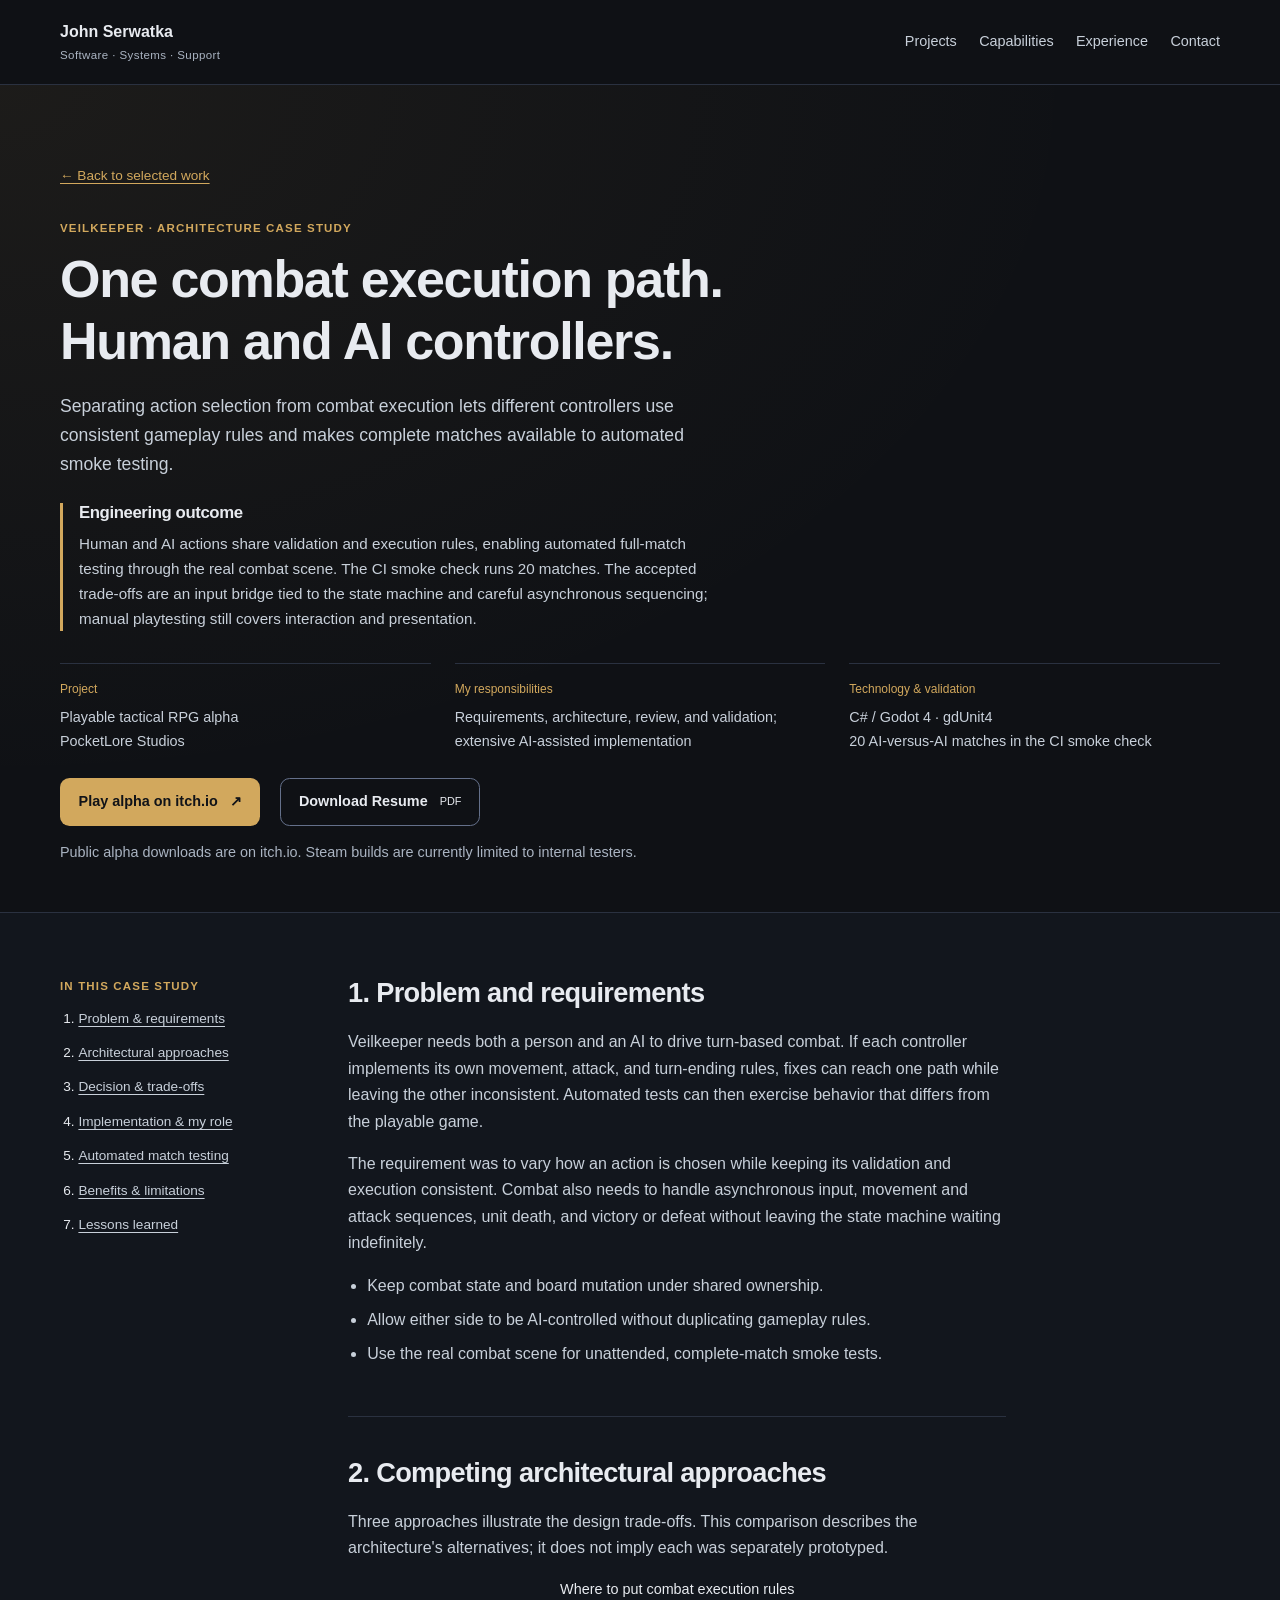
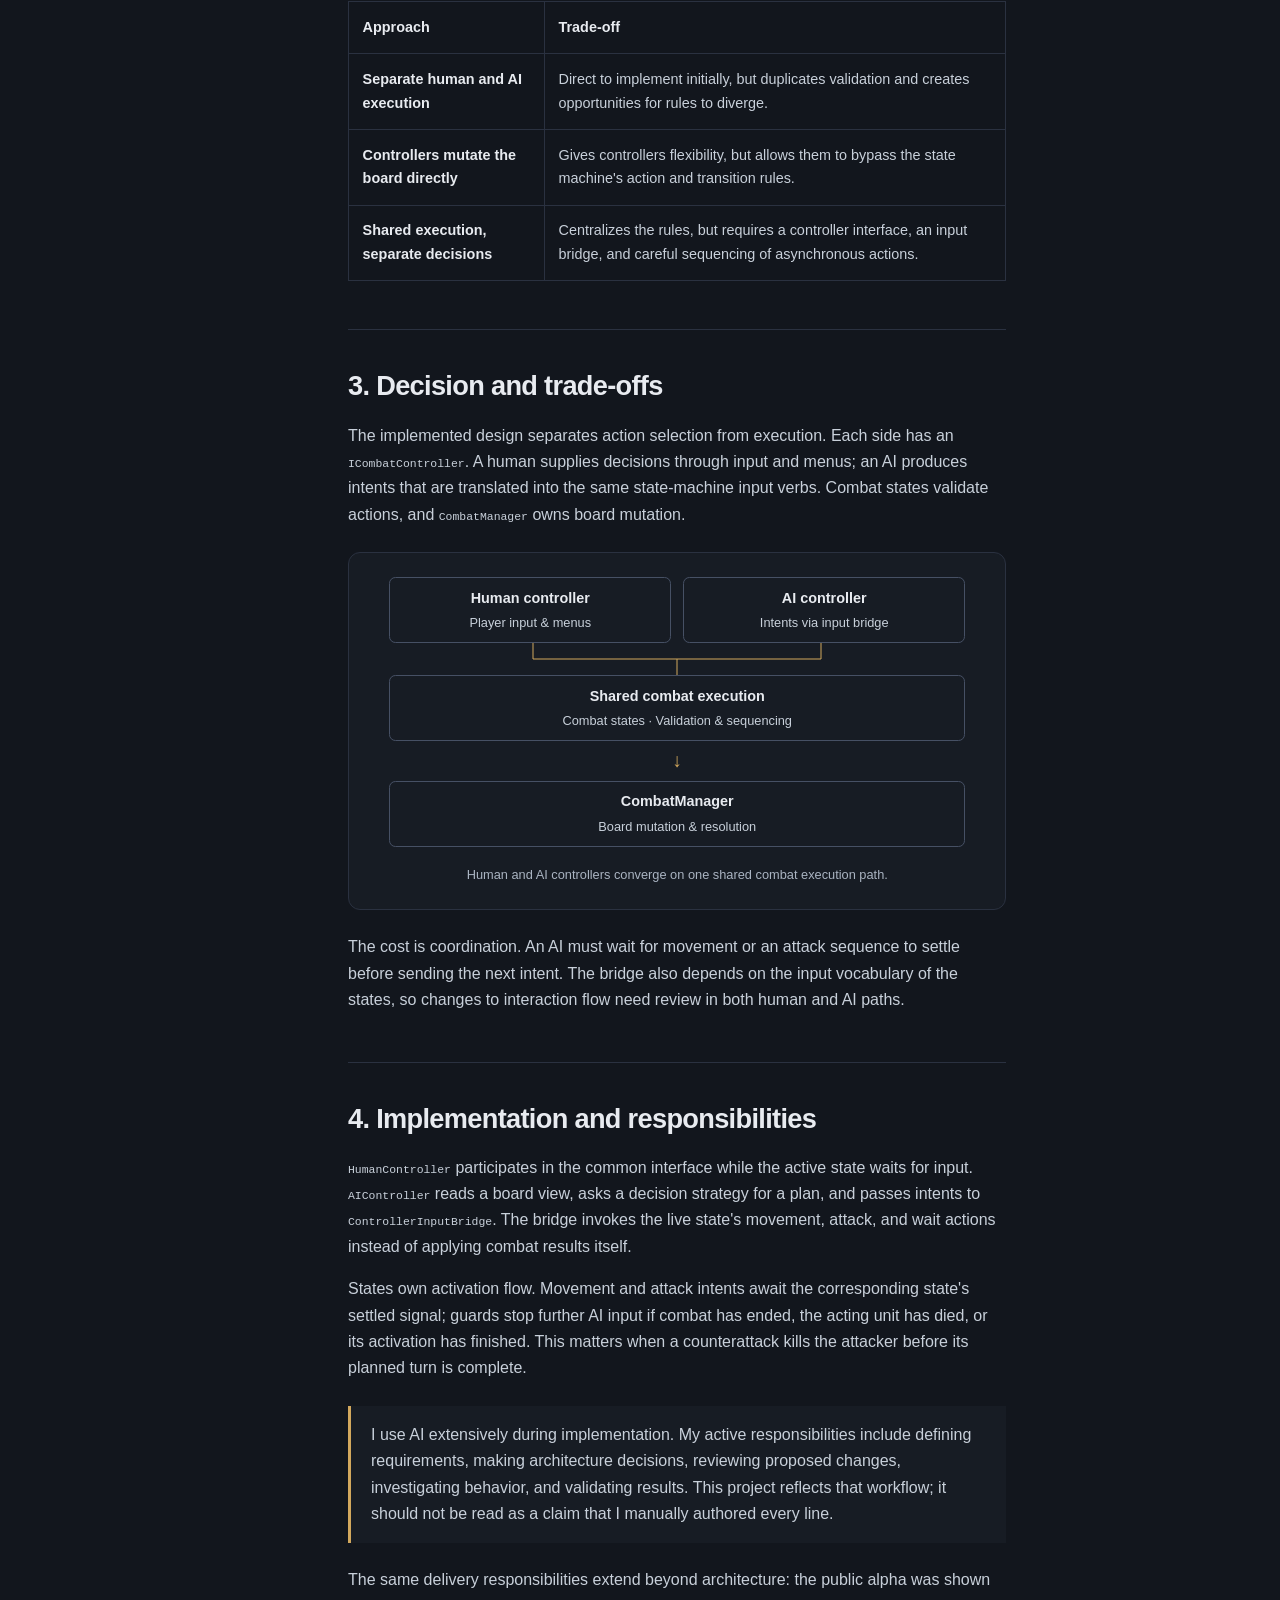
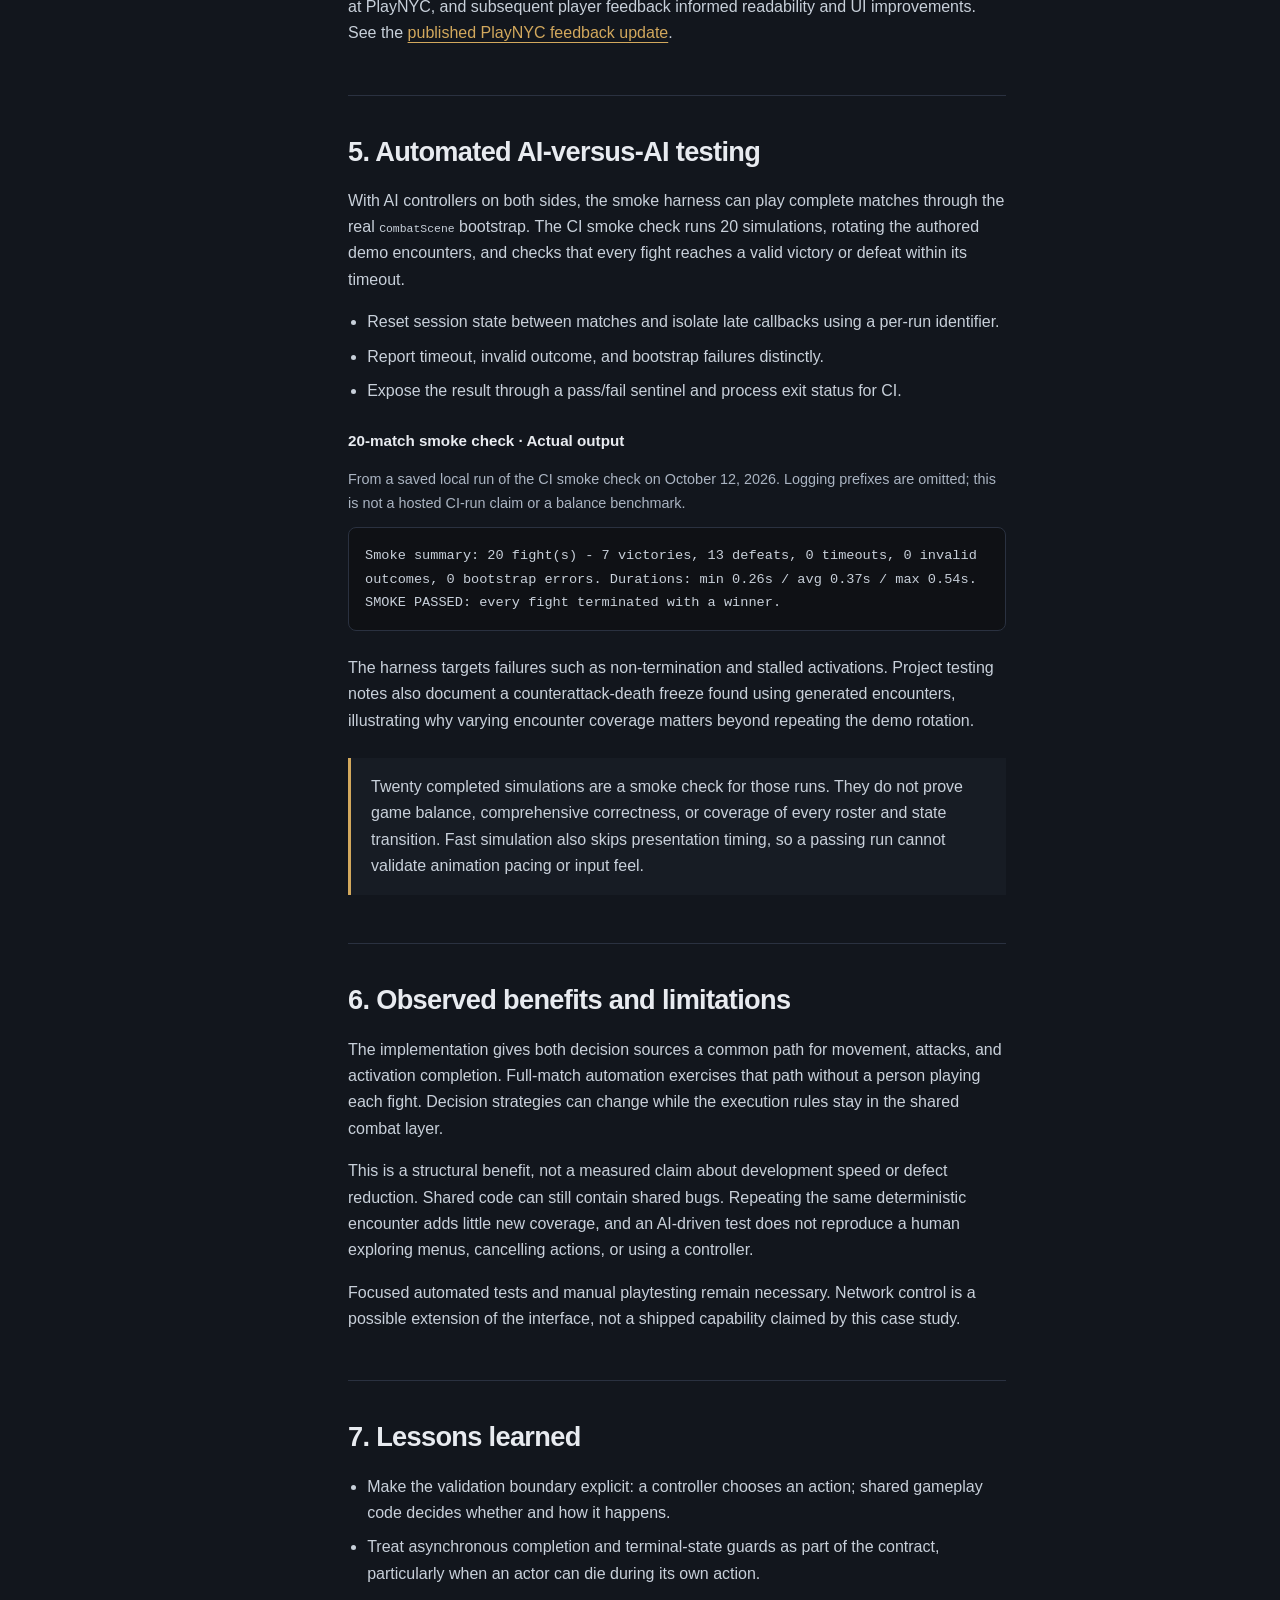
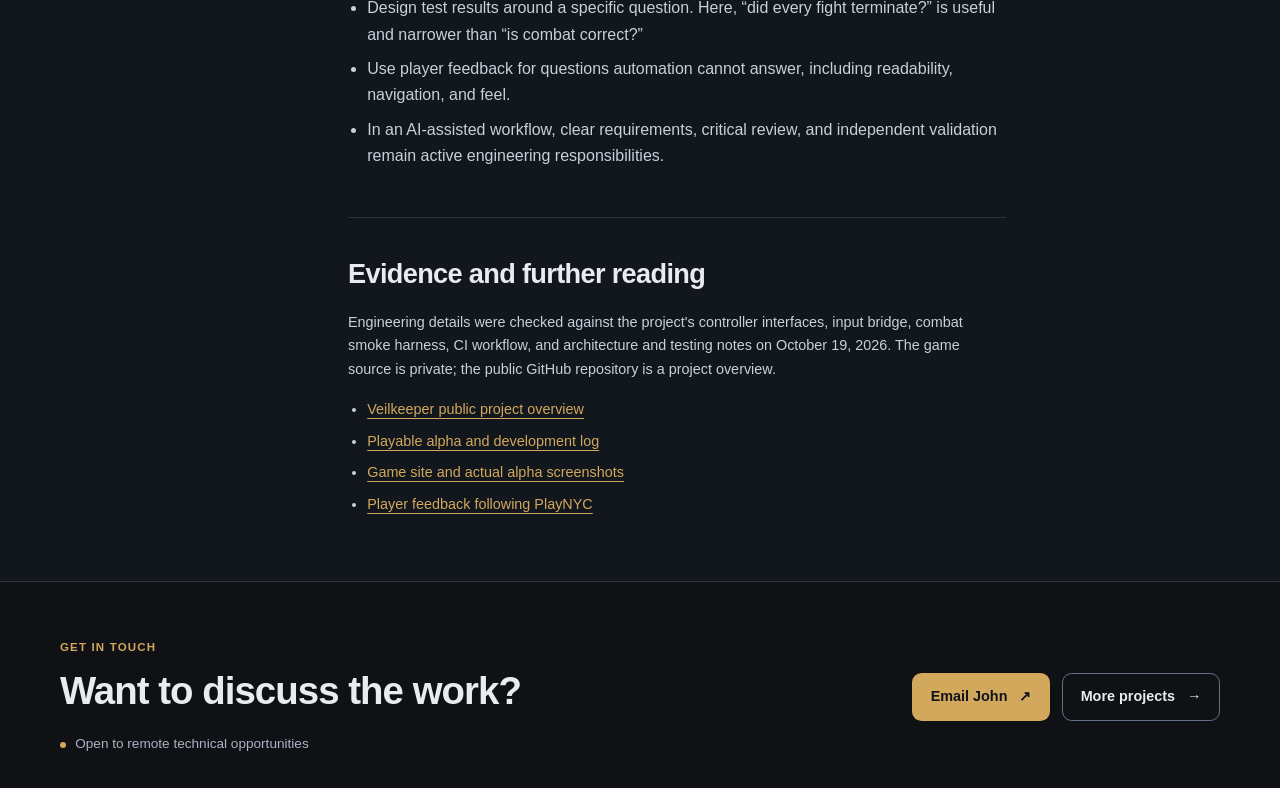
==== commit 5c4bccb1: "chore(text): fixed typos" ====
--- a/projects/veilkeeper/index.html
+++ b/projects/veilkeeper/index.html
@@ -85,7 +85,7 @@
           </h1>
           <p class="case-intro">
             Separating action selection from combat execution lets different
-            controllers use consistent gameplay rules—and makes complete matches
+            controllers use consistent gameplay rules and makes complete matches
             available to automated smoke testing.
           </p>
           <section
